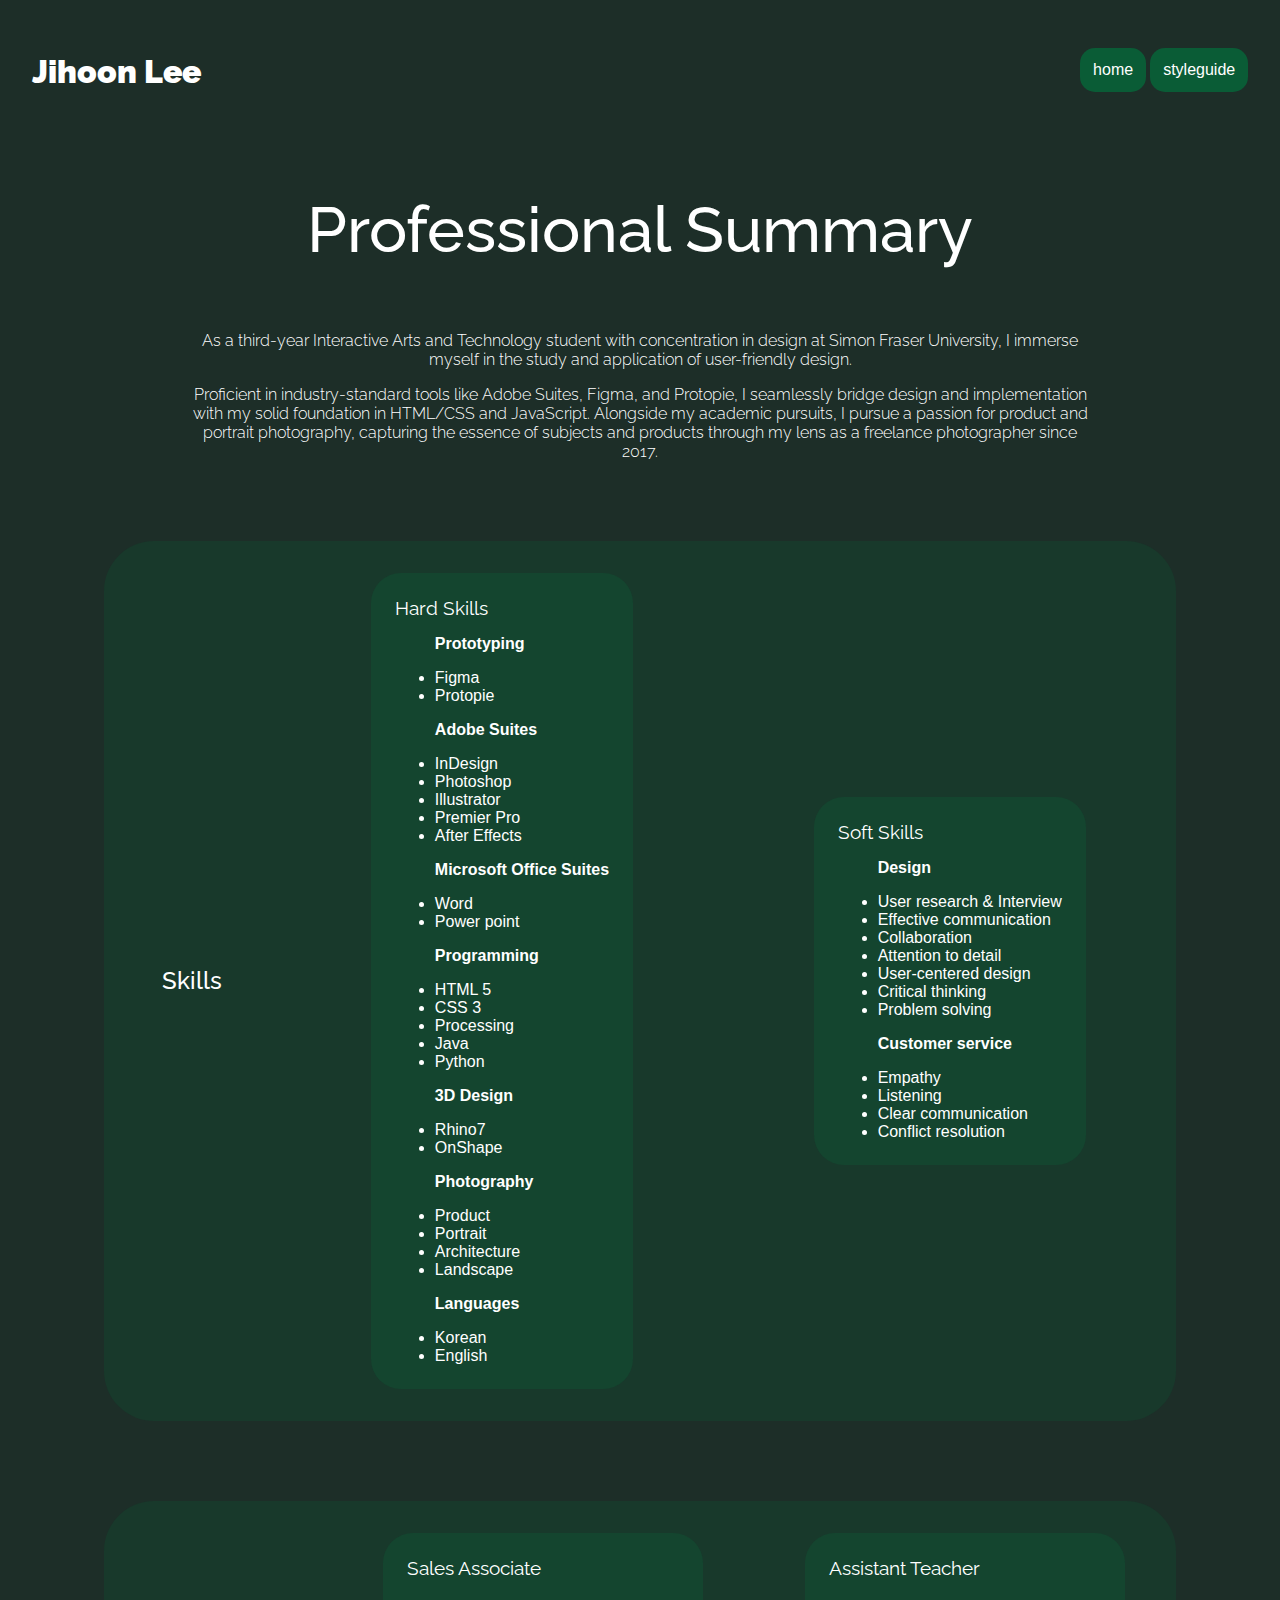
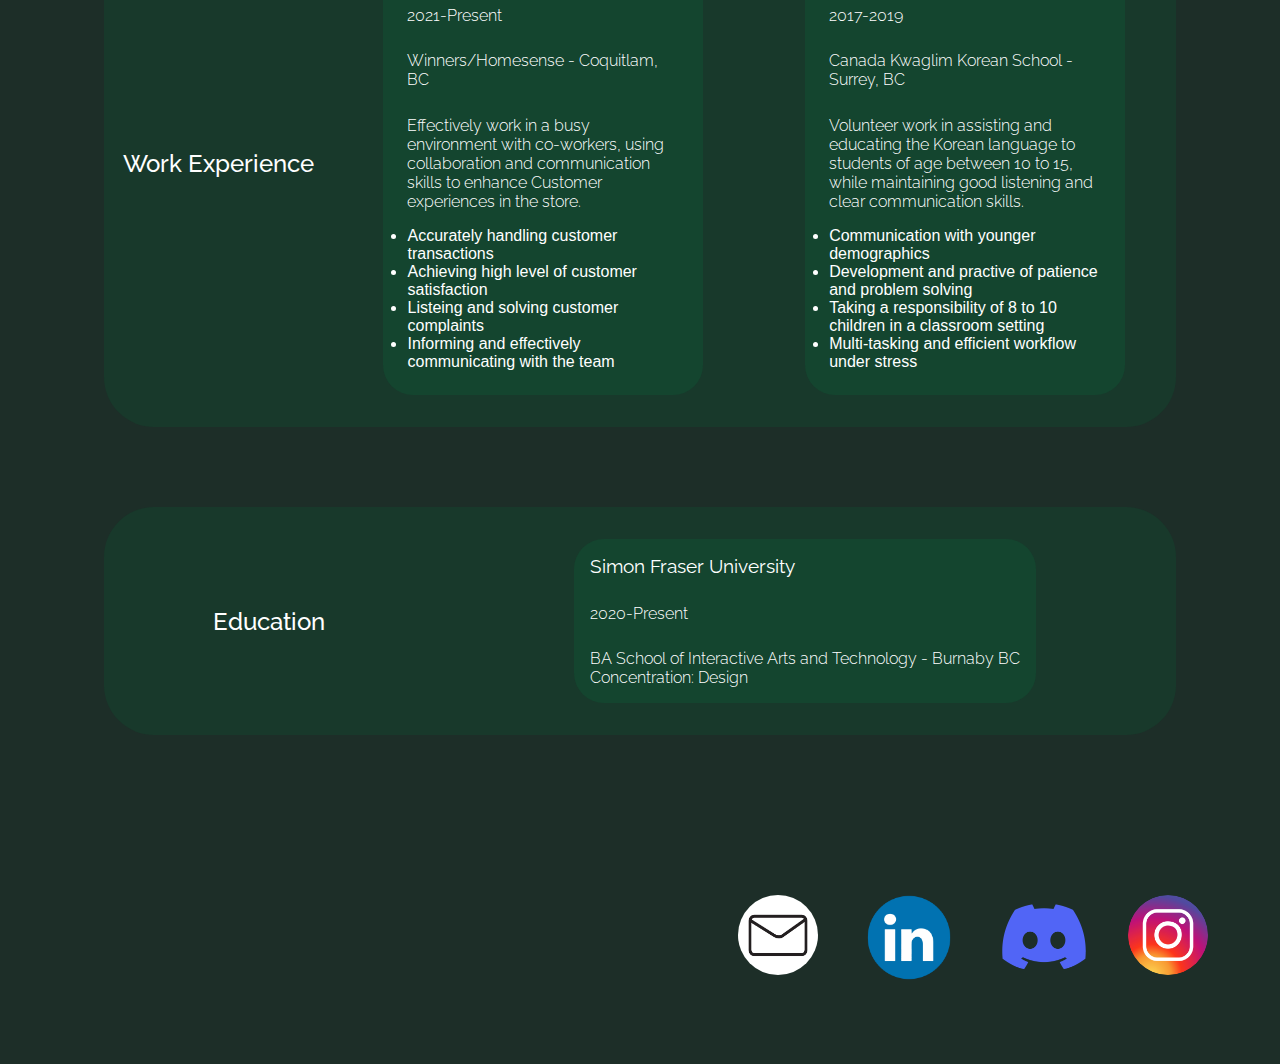
==== about-me.html @ 6ef879f5 "Added contact icons" ====
<!DOCTYPE html>
<html lang = "en">

<head>
    <meta charset="utf-8" />
    <meta name="viewport" content="width=device-width, initial-scale=1.0" />

    <title>Jihoon's Portfolio</title>
    <link href="css/main.css" rel="stylesheet"/>
    <link href="css/normalize.css" rel="stylesheet"/>
    <link rel="preconnect" href="https://fonts.googleapis.com"> 
    <link rel="preconnect" href="https://fonts.gstatic.com" crossorigin> 
    <link href="https://fonts.googleapis.com/css2?family=Orbitron:wght@700&family=Raleway:wght@100;300;400;500;600;700;900&display=swap" rel="stylesheet">
</head>

<body>
    <header>
        <div class="header-content">
        <nav class="website-header">
            <a href="index.html">
            <h1>Jihoon Lee</h1>
            </a>
        </nav>
        <nav class="website-menu">
            <a href="index.html" class="button-nav">home</a>
            <a href="style-guide.html" class="button-nav">styleguide</a>
        </nav>
        </div>  
    </header>

    
    <section id="first"class="element">
        <div class="introduction">
            <h3>Professional Summary</h3>
            <p>As a third-year Interactive Arts and Technology student with concentration
                in design at Simon Fraser University, I immerse myself in the study and application
                of user-friendly design.</p>
            <p class="introduction-para-short">
                Proficient in industry-standard tools like Adobe Suites, Figma, 
                and Protopie, I seamlessly bridge design and implementation with my solid foundation in 
                HTML/CSS and JavaScript. Alongside my academic pursuits, I pursue a passion for product and 
                portrait photography, capturing the essence of subjects and products through my lens as a 
                freelance photographer since 2017.
            </p>
        </div>
            <div class="skills">
                <h3 class="skill-list-title-hide">Skills</h3>
                <h4 class="skill-list-visible">Hard Skills</h4>
                <div class="skills-list">
                    <h4 class="skills-list-hide">Hard Skills</h4>
                    <div class="skill-list-detail">
                    <ul>Prototyping</ul>
                        <li>Figma</li>
                        <li>Protopie</li>
                    </div>
    
                    <div class="skill-list-detail">
                    <ul>Adobe Suites</ul>
                        <li>InDesign</li>
                        <li>Photoshop</li>
                        <li>Illustrator</li>
                        <li>Premier Pro</li>
                        <li>After Effects</li>
                    </div>
    
                    <div class="skill-list-detail">
                    <ul>Microsoft Office Suites</ul>
                        <li>Word</li>
                        <li>Power point</li>
                    </div>
    
                    <div class="skill-list-detail">
                    <ul>Programming</ul>
                        <li>HTML 5</li>
                        <li>CSS 3</li>
                        <li>Processing</li>
                        <li>Java</li>
                        <li>Python</li>
                    </div>
    
                    <div class="skill-list-detail">
                    <ul>3D Design</ul>
                        <li>Rhino7</li>
                        <li>OnShape</li>
                    </div>
    
                    <div class="skill-list-detail">
                    <ul>Photography</ul>
                        <li>Product</li>
                        <li>Portrait</li>
                        <li>Architecture</li>
                        <li>Landscape</li>
                    </div>
                    
                    <div class="skill-list-detail">
                    <ul>Languages</ul>
                        <li>Korean</li>
                        <li>English</li>
                    </div>
    
                </div>
                
                <h3 class="skill-list-title-pop">Skills</h3>
                <h4 class="skill-list-visible">Soft Skills</h4>
                <div class="skills-list">
                    <h4 class="skills-list-hide">Soft Skills</h4>
                    
    
                    <div class="skill-list-detail">
                    <ul>Design</ul>
                        <li>User research & Interview</li>
                        <li>Effective communication</li>
                        <li>Collaboration</li>
                        <li>Attention to detail</li>
                        <li>User-centered design</li>
                        <li>Critical thinking</li>
                        <li>Problem solving</li>
                    </div>
    
                    <div class="skill-list-detail">
                    <ul>Customer service</ul>
                        <li>Empathy</li>
                        <li>Listening</li>
                        <li>Clear communication</li>
                        <li>Conflict resolution</li>
                    </div>
                </div>
            </div>
    
            <div class="work-experience">
                <h3>Work Experience</h3>
    
                <div class="work-experience-list">
                    <h4>Sales Associate</h4>
                    <h5>2021-Present</h5>
                    <h5>Winners/Homesense - Coquitlam, BC</h5>
                    <p>Effectively work in a busy environment with co-workers,
                        using collaboration and communication skills to enhance Customer
                        experiences in the store.
                    </p>
                    <div class="work-experience-list-detail">
                    <li>Accurately handling customer transactions</li>
                    <li>Achieving high level of customer satisfaction</li>
                    <li>Listeing and solving customer complaints</li>
                    <li>Informing and effectively communicating with the team</li>
                    </div>
                </div>
    
                <div class="work-experience-list">
                    <h4>Assistant Teacher</h4>
                    <h5>2017-2019</h5>
                    <h5>Canada Kwaglim Korean School - Surrey, BC</h5>
                    <p>Volunteer work in assisting and educating the Korean language to students
                        of age between 10 to 15, while maintaining good listening and clear communication skills.
                    </p>
                    <div class="work-experience-list-detail">
                    <li>Communication with younger demographics</li>
                    <li>Development and practive of patience and problem solving</li>
                    <li>Taking a responsibility of 8 to 10 children in a classroom setting</li>
                    <li>Multi-tasking and efficient workflow under stress</li>
                </div>
                </div>
            </div>
    
            <div class="education">
                    <h3>Education</h3>
                <div class="education-list">
                    <h4>Simon Fraser University</h4>
                    <h5>2020-Present</h5>
                    <p>BA School of Interactive Arts and Technology - Burnaby BC</p>
                    <p>Concentration: Design</p>
                </div>
            </div>
    
        </section>

        <section class="contact element">
            <div class="contact-me">
                <a href="mailto: jihoon_lee@sfu.ca" id="email">
                    <img src="img/email-icon.jpg" alt="link to Email">
                </a>
                <a target="blank_" href="https://www.linkedin.com/in/jihoonl" id="linkedin">
                    <img src="img/linkedin-icon.png" alt="link to LinkedIn">
                </a>
                <a target="blank_" href="https://discordapp.com/users/698409979882766357" id="discord">
                    <img src="img/discord-icon.png" alt="link to Discord">
                </a>
                <a target="blank_" href="https://www.instagram.com/j.hoonl/" id="instagram">
                    <img src="img/instagram-icon.png" alt="link to Instagram">
                </a>
            </div>
        </section>
</body>
</html>
---- css/main.css ----
header{
    color: white;
}

body{
    background-color: #1D2E28;
    ;
}

a{
    text-decoration: none;
    color: white;
}

.intro{
    color: white;
}

.introduction{
    color: white;
}

div.introduction h3{
    font-size: 4em;
}

.skills{
    color: white;
}

.work-experience{
    color: white;
}

.education{
    color: white;
}

h1{
    font-family: Raleway;
    font-size: 3em;
    font-weight: 900;
}

.leading-content{
    display: flex;
    flex-wrap:wrap;
    justify-content: space-around;
}

.leading h1{
    font-size: 10em;
    color: white;
    margin: 0.5em 0.3em 0em 0.3em;
}

.leading h2{
    font-size: 6em;
    color: white;
    margin: 0.5em;

}

.leading h3{
    font-size: 4em;
    color: white;
    margin: 0em 0.3em 0em 0.3em;
}

.leading p{
    font-size: 2em;
    color: white;
    margin: 0.5em;
    max-width:600px;

}

.leading-photo img{
    margin: 5em 10em;
    width: 700px;
    border-radius: 50%;
}

.leading-about{
    align-self: center;
}

h2{
    font-family: Raleway;
    font-size: 2.5em;
    font-weight: 700;
}

h3{
    font-family: Raleway;
    font-size: 1.5em;
    font-weight: 500;
}

h4{
    font-family: Raleway;
    font-size: 1.2em;
    font-weight: 400;
}

h5{
    font-family: Raleway;
    font-size: 1em;
    font-weight: 300; 
}

p{
    font-family: Raleway;
    font-size: 1em;
    font-weight: 300;
    max-width: 100%;
}

ul{
    font-weight: 700;
}

li{
    font-weight: 300;
}

.button-nav{
    display: inline-block;
    padding: 0.8rem;
    color: white;
    background-color:#0A5C36;
    text-decoration: none;
    transition-property: background-color;
    transition-duration: 0.5s;
    border-radius: 15px;
}

.button-nav:hover,
.button-nav:focus {
    background-color: #14452F;
}

.header-content{
    display:flex;
    flex-wrap:wrap;
    justify-content: space-between;
    margin: 2em;
}

nav.website-header h1{
    text-align: left;
    font-size: 2em;
}

nav.website-header h2{
    text-align: center;
    font-size: 2em;
}

.website-menu{
    margin-top: 1em;
    text-align: center;
}

.element {
    padding-bottom: 2rem;
    padding-left: 1.5rem;
    padding-right: 1.5rem;
    border-top-width: 0.15rem;
  }

#first.element{
    border: none;
}

.introduction{
    text-align: center;
    margin: 5em 10em;
}

.skills{
    display:flex;
    flex-wrap:wrap;
    justify-content: space-around;
    align-items:center;
    border-radius: 50px;
    background: #18392b;
}

.skills-list{
    margin: 2rem;
    padding: 1.5rem;
    border-radius: 30px;
    background: #14452F;
}

.skills-list-detail{
    display:flex;
    flex-direction: column;
    flex-wrap:wrap;
    justify-content: space-around;
    align-items:center;
    margin-left: 15em;
}

div.skills-list li{
    margin-left: 2.5em;
}

div.skills-list h4{
    margin: 0;
}

.work-experience{
    display:flex;
    flex-wrap:wrap;
    justify-content: space-around;
    align-items:center;
    margin: 5em 5em;
    border-radius: 50px;
    background: #18392b;
}

.work-experience-list{
    margin: 2rem;
    padding: 1.5rem;
    max-width: 17em;
    border-radius: 30px;
    background: #14452F;
}

div.work-experience-list h4{
    margin: 0;
}

.education{
    display:flex;
    flex-wrap:wrap;
    justify-content: space-around;
    align-items:center;
    margin: 5em 5em;
    border-radius: 50px;
    background: #18392b;
}

.education-list{
    margin: 2rem;
    padding: 1rem;
    border-radius: 30px;
    background: #14452F;
}

div.education-list h4{
    margin: 0;
}

div.education-list p{
    margin: 0;
}

.element{
    color: white;
}

.projects{
    color: white;
}

div.projects h2{
    margin-left: 2em;
}

.project-container{
    display: flex;
    flex-wrap: wrap;
    align-items:left;
    margin: 5em 5em;
    border-radius: 50px;
    background: #18392b;
    padding:3em;
    padding-top:1em;
    padding-bottom: 1em;
}

.project-content{
    align-self: center;
    margin-left:8em;
}

.project-note{
    max-width: 30em;
}

.button-to-project .button-nav{
    margin: 1em 0em 3em 0em;
    padding: 2em 3em 2em 13.5em;
    width: 15em;
}

.button-to-about .button-nav{
    margin: 1em 0em 3em 1em;
    padding: 2em 3em 2em 16em;
    width: 17em;
}

div.project-DLDK-img img{
    max-width:300px;
    height: auto;
}

iframe{
    width:600px;
    height:338px;
    border:none;
    border-radius: 20px;
    margin-top: 2.5em;
}

.contact-me{
    margin:3em;
    display: flex;
    flex-wrap: wrap;
    justify-content: flex-end;
}

.contact-me img{
    width:80px;
    height: auto;
    border-radius: 50%;
}

#linkedin img{
    width:150px;
    margin-left:1em;
}

#discord img{
    width: 120px;
    margin-top: 0.5em;
    margin-right: 1.5em;
}

#instgram img{
}


@media (max-width:1920px){

    .skills{
        margin:5em 5em;
    }

    .skill-list-visible{
        display:none;
    }

    .skill-list-title-visible{
        display:none;
    }

    .skill-list-title-pop{
        display:none;
    }
}

@media (max-width:1184px){
    .work-experience-list{
        max-width: 50em;
    }

    div.work-experience-list p{
        max-width:80%;
    }

    
    .skill-list-visible{
        display:inline;
    }

     .skills-list-hide{
        display:none;
    }

    .skills-list{
        width:60em;
    }

    .education-list{
        width: 50em;
    }

    .skill-list-title-visible{
        display:inline;
    }

    .skill-list-title-pop{
        display:inline;
    }

    div.skills-list h4{
        height:50px;
    }
    .skills-list {
        display: flex;
        flex-wrap: wrap;
      }
      
      .skill-list-detail {
        flex-basis: 50%;
        box-sizing: border-box;
        margin-top: 20px; /* Add some spacing between items */
      }
      
      h5 {
        margin-top: 0;
      }
      
      ul {
        list-style-type: none;
        padding: 0;
      }

      div.skill-list-detail li{
        margin-left:0;
      }
}

@media (max-width:785px){
    .skills{
        margin:1em 1em;
    }
    
    .work-experience{
        margin:1em 1em;
    }

    .education{
        margin:1em 1em;
    }

    .introduction{
        margin:3em 3em;
    }
}

@media (max-width:585px){
    .introduction-para-short{
        display: none;
    }

    .work-experience-list-detail{
        display: none;
    }
}

@media (max-width:490px){

    nav.website-header h1{
        font-size: 2em;
    }

    nav.website-header h2{
        font-size: 1.5em;
    }

    h1{
        font-size: 2em;
    }

    h2{
        font-size: 1.5em;
    }

    h3{
        font-size: 1.2em;
    }

    h4{
        font-size: 1em;
    }

    h5{
        font-size: 0.8em;
    }

    p{
        font-size: 0.8em;
    }

    ul{
        font-size: 0.8em;
    }

    li{
        font-size: 0.8em;
    }
}

@media (max-width:410px) {

    nav.website-header h1{
        font-size: 1.7em;
    }

    nav.website-header h2{
        font-size: 1.3em;
    }

    h1{
        font-size: 1.7em;
    }

    h2{
        font-size: 1.3em;
    }

    h3{
        font-size: 1em;
    }

    h4{
        font-size: 0.8em;
    }

    h5{
        font-size: 0.7em;
    }

    p{
        font-weight: 300;
        font-size: 0.7em;
    }

    ul{
        font-size: 0.7em;
    }

    li{
        font-size: 0.7em;
    }

    .skills-list{
        margin: 0em 0em 1em;
        padding: 0em 1em 2em;
    }

    .work-experience-list{
        margin: 0em 0em 1em;
        padding: 1em 1em 1em;
    }

    div.work-experience-list p{
        margin:0;
        max-width: 100%;
    }

    .education-list{
        margin: 0em 0em 1em;
        padding: 1em 1em 1em;
    }

    div.education-list p{
        margin:0;
        max-width: 100%;
    }

    .introduction{
        margin:0;
        padding:1em;
    }

    .element{
        padding:0;
    }

    .intro{
        padding: 1em;
    }
}
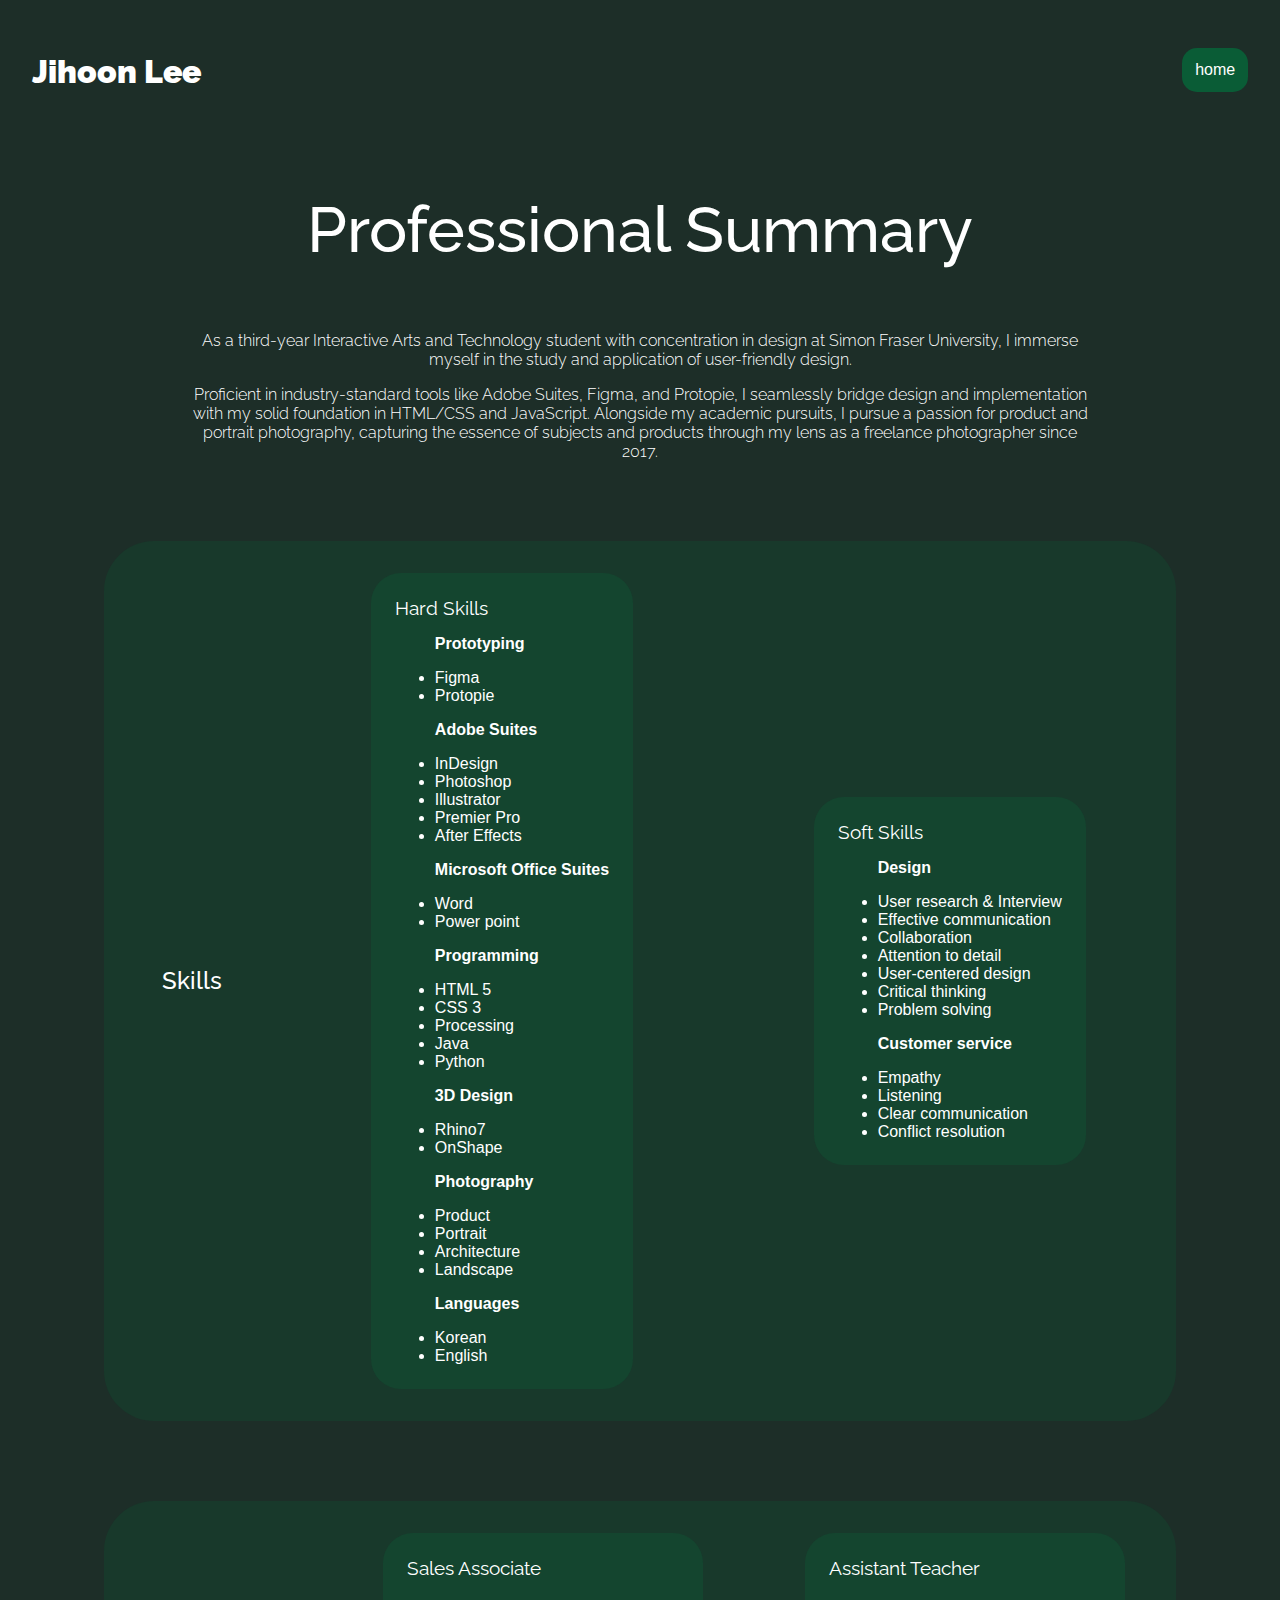
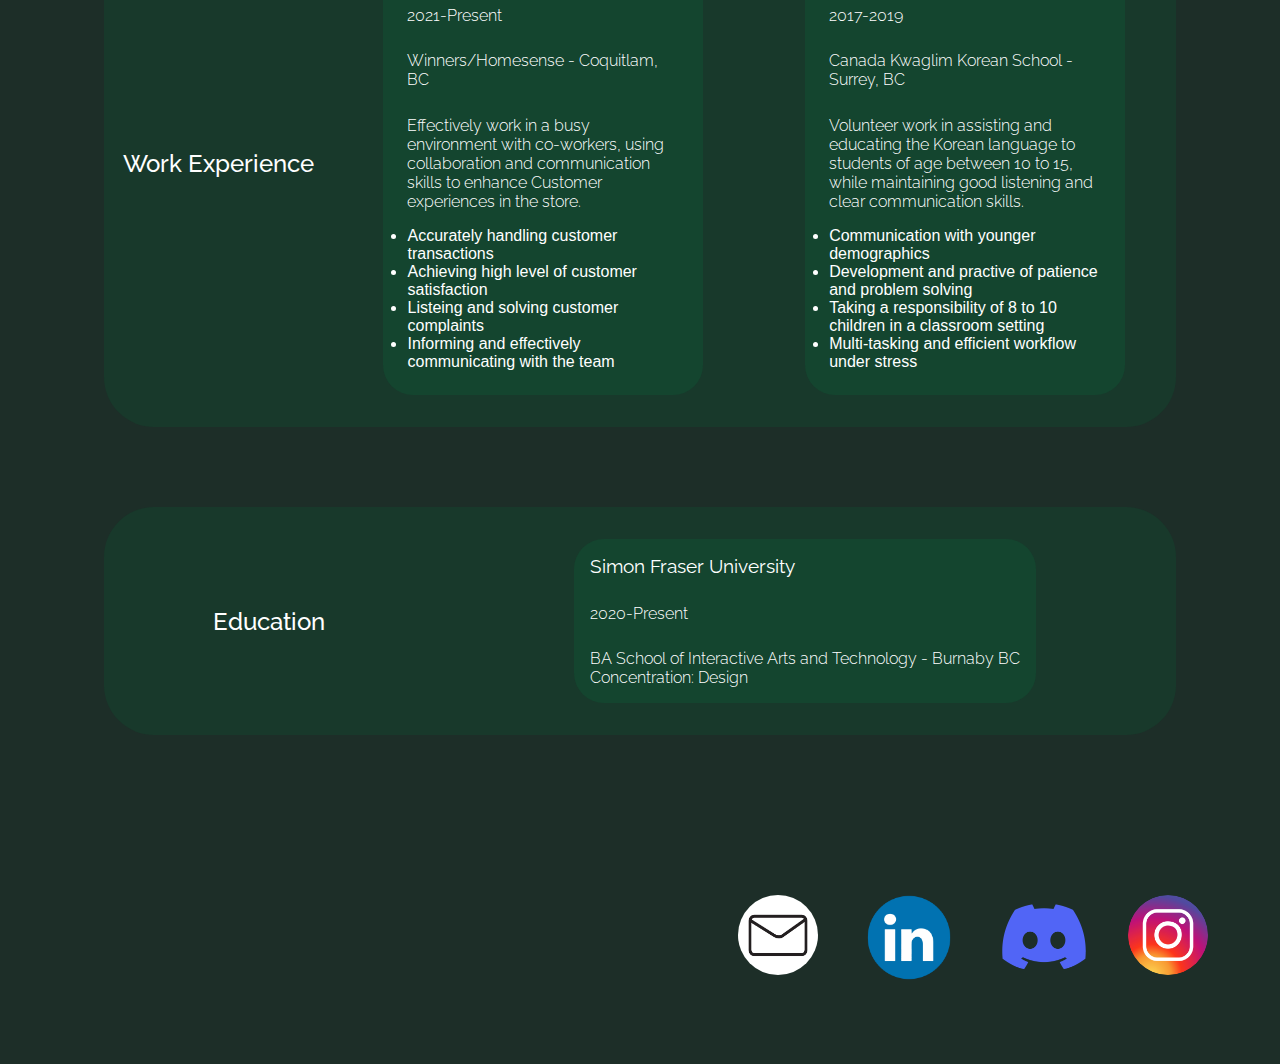
==== commit d3b0b7e6: "Adjusted for Mobile (iPhone 12 pro)" ====
--- a/about-me.html
+++ b/about-me.html
@@ -23,7 +23,6 @@
         </nav>
         <nav class="website-menu">
             <a href="index.html" class="button-nav">home</a>
-            <a href="style-guide.html" class="button-nav">styleguide</a>
         </nav>
         </div>  
     </header>
--- a/css/main.css
+++ b/css/main.css
@@ -46,6 +46,7 @@
     display: flex;
     flex-wrap:wrap;
     justify-content: space-around;
+    margin: 1em;
 }
 
 .leading h1{
@@ -287,7 +288,7 @@
     margin-left:8em;
 }
 
-.project-note{
+.project-note {
     max-width: 30em;
 }
 
@@ -303,7 +304,12 @@
     width: 17em;
 }
 
-div.project-DLDK-img img{
+.project-images{
+    display: flex;
+    flex-wrap: wrap;
+}
+
+div.project-img img{
     max-width:300px;
     height: auto;
 }
@@ -360,6 +366,103 @@
 
     .skill-list-title-pop{
         display:none;
+    }
+}
+
+@media (max-width:1535px){
+    .project-content{
+        margin-left: 3em;
+    }
+}
+
+@media (max-width:1455px){
+    .project-img img{
+        width: 250px;
+        height:auto;
+    }
+
+    .project-img iframe{
+        width: 500px;
+        height: 280px;
+        margin-top: 4.5em;
+    }
+}
+
+@media (max-width: 1355px){
+    .leading h1{
+        font-size: 8em;
+        color: white;
+        margin: 0.5em 0.3em 0em 0.3em;
+    }
+    
+    .leading h2{
+        font-size: 4em;
+        color: white;
+        margin: 0.5em;
+    
+    }
+    
+    .leading h3{
+        font-size: 3em;
+        color: white;
+        margin: 0em 0.3em 0em 0.3em;
+    }
+    
+    .leading p{
+        font-size: 2em;
+        color: white;
+        margin: 0.5em;
+        max-width:600px;
+    
+    }
+    
+    .leading-photo img{
+        margin: 5em 10em;
+        width: 600px;
+        border-radius: 50%;
+    }
+    
+    .project-content h2{
+        font-size: 1.5em;
+    }
+
+    .project-content h3{
+        font-size: 1em;
+    }
+
+    .project-note p{
+        font-size: 0.8em;
+        max-width: 30em;
+
+    }
+
+    .button-to-project .button-nav{
+        padding: 1em 2em 1em 10em;
+        width: 12em;
+    }
+
+    .project-img iframe{
+        margin-top: 0.8em;
+    }
+}
+
+@media (max-width:1235px){
+    #second.project-img{
+        display:none;
+    }
+
+    .project-img iframe{
+        margin-top: 2em;
+        width: 700px;
+        height: 394px;
+    }
+
+    .project-content{
+        margin:0;
+    }
+
+    .project-note p{
+        width:70em;
     }
 }
 
@@ -425,6 +528,125 @@
       }
 }
 
+@media (max-width:995px){
+    .leading h1{
+        font-size: 5em;
+        color: white;
+        margin: 0.5em 0.3em 0em 0.3em;
+    }
+    
+    .leading h2{
+        font-size: 2.5em;
+        color: white;
+        margin: 0.5em;
+    
+    }
+    
+    .leading h3{
+        font-size: 2em;
+        color: white;
+        margin: 0em 0.3em 0em 0.3em;
+    }
+    
+    .leading p{
+        font-size: 1.5em;
+        color: white;
+        margin: 0.5em;
+        max-width:600px;
+    
+    }
+    
+    .leading-photo img{
+        margin: 5em 10em;
+        width: 500px;
+        border-radius: 50%;
+    }
+    
+    .project-content h2{
+        font-size: 1em;
+    }
+
+    .project-content h3{
+        font-size: 0.8em;
+    }
+
+    .project-note p{
+        font-size: 0.7em;
+        max-width: 25em;
+
+    }
+
+    .button-to-project .button-nav{
+        padding: 1em 2em 1em 6em;
+        width: 8em;
+    }
+
+    .project-img iframe{
+        margin-top: 2em;
+        width: 530px;
+        height: 298px;
+    }
+}
+
+@media (max-width:833px){
+    .project-img iframe{
+        margin-top: 2em;
+        width: 280px;
+        height: 158px;
+    }
+
+    .leading h1{
+        font-size: 4em;
+        color: white;
+        margin: 0.5em 0.3em 0em 0.3em;
+    }
+    
+    .leading h2{
+        font-size: 2em;
+        color: white;
+        margin: 0.5em;
+    
+    }
+    
+    .leading h3{
+        font-size: 1.5em;
+        color: white;
+        margin: 0em 0.3em 0em 0.3em;
+    }
+    
+    .leading p{
+        font-size: 1em;
+        color: white;
+        margin: 0.5em;
+        max-width:600px;
+    
+    }
+
+    .leading-photo img{
+        margin: 5em 8em;
+        width: 400px;
+        border-radius: 50%;
+    }
+
+    .button-to-about .button-nav{
+        margin: 1em 0em 3em 1em;
+        padding: 2em 3em 2em 13em;
+        width: 14em;
+    }
+
+    .contact-me img{
+        width:4em;
+    }
+
+    #linkedin img{
+        width:7.5em;
+    }
+
+    #discord img{
+        width:6em;
+    }
+}
+
 @media (max-width:785px){
     .skills{
         margin:1em 1em;
@@ -443,6 +665,14 @@
     }
 }
 
+@media (max-width:660px){
+    .leading-photo img{
+        margin: 3em 4em;
+        width: 400px;
+        border-radius: 50%;
+    }
+}
+
 @media (max-width:585px){
     .introduction-para-short{
         display: none;
@@ -453,6 +683,14 @@
     }
 }
 
+@media (max-width:527px){
+    .leading-photo img{
+        margin: 1em 2em;
+        width: 400px;
+        border-radius: 50%;
+    }
+}
+
 @media (max-width:490px){
 
     nav.website-header h1{
@@ -496,7 +734,7 @@
     }
 }
 
-@media (max-width:410px) {
+@media (max-width:415px) {
 
     nav.website-header h1{
         font-size: 1.7em;
@@ -569,6 +807,15 @@
         padding:1em;
     }
 
+    div.introduction h3{
+        font-size: 2em;
+        margin-top: 0;
+    }
+
+    .header-content{
+        margin-bottom: 0;
+    }
+
     .element{
         padding:0;
     }
@@ -576,4 +823,80 @@
     .intro{
         padding: 1em;
     }
-}+    .leading-photo img{
+        margin: 1em 1em;
+        width: 300px;
+        border-radius: 50%;
+    }
+
+    .project-img iframe{
+        margin-top: 2em;
+        width: 280px;
+        height: 158px;
+    }
+
+    .leading h1{
+        font-size: 2em;
+        color: white;
+        margin: 0.5em 0.3em 0em 0.3em;
+    }
+    
+    .leading h2{
+        font-size: 1.2em;
+        color: white;
+        margin: 0.5em;
+    
+    }
+    
+    .leading h3{
+        font-size: 1em;
+        color: white;
+        margin: 0em 0.3em 0em 0.3em;
+    }
+    
+    .leading p{
+        font-size: 0.8em;
+        color: white;
+        margin: 0.5em;
+        max-width:600px;
+    
+    }
+
+    .button-to-about .button-nav{
+        margin: 1em 0em 3em 1em;
+        padding: 2em 3em 2em 8em;
+        width: 9.5em;
+    }
+
+    .project-container{
+        margin:1em;
+    }
+
+    .project-img img {
+        width:200px;
+        height: auto;
+        padding-left: 2em;
+    }
+
+    .project-img iframe{
+        width: 265px;
+        height: 149.7px;
+    }
+
+    .contact-me{
+        margin:1em;
+        justify-content: center;
+    }
+
+    .contact-me img{
+        width:3em;
+    }
+
+    #linkedin img{
+        width:5.8em;
+    }
+
+    #discord img{
+        width:4.3em;
+    }
+}
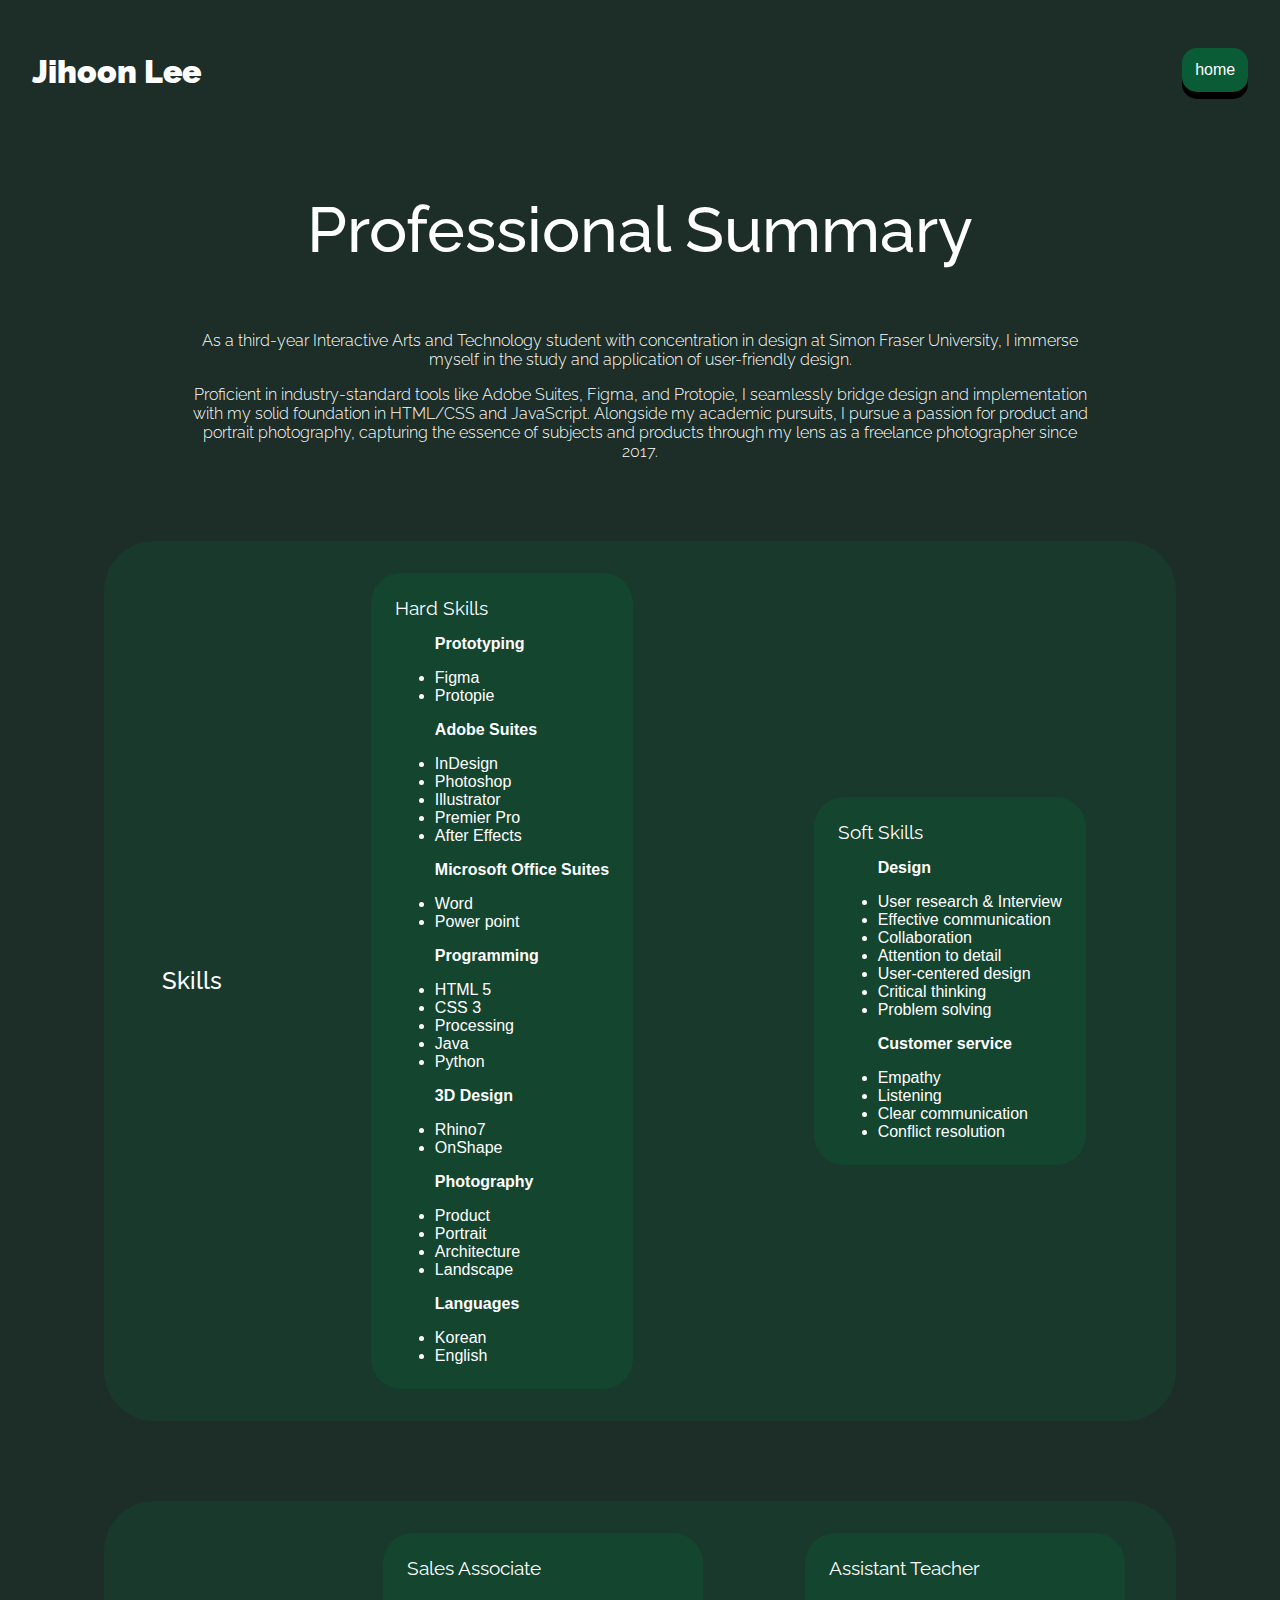
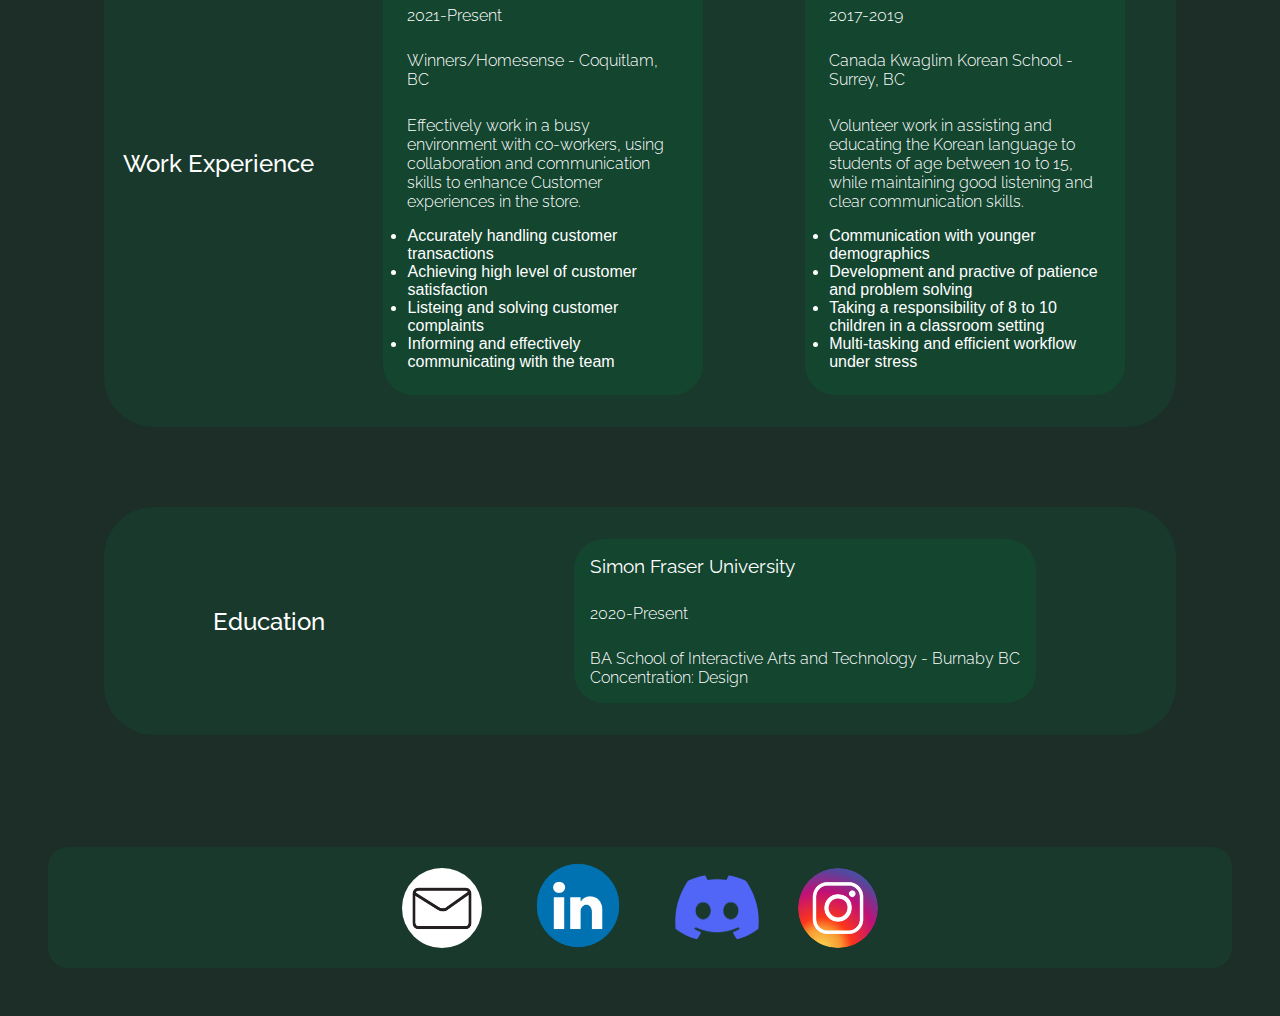
==== commit b32f7142: "Added title animations" ====
--- a/about-me.html
+++ b/about-me.html
@@ -8,6 +8,7 @@
     <title>Jihoon's Portfolio</title>
     <link href="css/main.css" rel="stylesheet"/>
     <link href="css/normalize.css" rel="stylesheet"/>
+    <script src="javascript/script.js"></script>
     <link rel="preconnect" href="https://fonts.googleapis.com"> 
     <link rel="preconnect" href="https://fonts.gstatic.com" crossorigin> 
     <link href="https://fonts.googleapis.com/css2?family=Orbitron:wght@700&family=Raleway:wght@100;300;400;500;600;700;900&display=swap" rel="stylesheet">
@@ -173,7 +174,7 @@
     
         </section>
 
-        <section class="contact element">
+        <section class="contact-footer element">
             <div class="contact-me">
                 <a href="mailto: jihoon_lee@sfu.ca" id="email">
                     <img src="img/email-icon.jpg" alt="link to Email">
--- a/css/main.css
+++ b/css/main.css
@@ -134,7 +134,14 @@
     transition-property: background-color;
     transition-duration: 0.5s;
     border-radius: 15px;
-}
+    box-shadow: 0px 7px black;
+}
+
+.button-nav:active {
+    background-color: #084029;
+    box-shadow: 0px 0px black;
+    transform: translate(0px, 7px);
+  }
 
 .button-nav:hover,
 .button-nav:focus {
@@ -274,6 +281,7 @@
 .project-container{
     display: flex;
     flex-wrap: wrap;
+    justify-content:center;
     align-items:left;
     margin: 5em 5em;
     border-radius: 50px;
@@ -293,15 +301,17 @@
 }
 
 .button-to-project .button-nav{
-    margin: 1em 0em 3em 0em;
+    margin: 1em 0em;
     padding: 2em 3em 2em 13.5em;
     width: 15em;
+    justify-content:center;
 }
 
 .button-to-about .button-nav{
-    margin: 1em 0em 3em 1em;
-    padding: 2em 3em 2em 16em;
+    margin: 1em 1em 3em 1em;
+    padding: 2em 2em 2em 16em;
     width: 17em;
+    justify-content: center;
 }
 
 .project-images{
@@ -322,12 +332,16 @@
     margin-top: 2.5em;
 }
 
-.contact-me{
-    margin:3em;
+.contact-footer{
+    margin:0em 3em 3em 3em;
+    padding: 1em;
     display: flex;
     flex-wrap: wrap;
-    justify-content: flex-end;
-}
+    justify-content: center;
+    background: #18392b;
+    border-radius: 20px;
+}
+
 
 .contact-me img{
     width:80px;
@@ -342,14 +356,43 @@
 
 #discord img{
     width: 120px;
-    margin-top: 0.5em;
-    margin-right: 1.5em;
+    margin-bottom: 0.4em;
+    margin-right: 1em;
 }
 
 #instgram img{
-}
-
-
+    margin-right: 1em;
+}
+
+/* Add this CSS to your existing styles */
+
+/* Style for the jumping animation */
+@keyframes jumpAnimation {
+    0% {
+      transform: translateY(0);
+    }
+    50% {
+      transform: translateY(-10px);
+    }
+    100% {
+      transform: translateY(0);
+    }
+  }
+  
+  /* Apply the jump animation to each character in the titles */
+  .leading h1 span,
+  .leading h2 span {
+    display: inline-block;
+    cursor: pointer; /* Set the cursor to hand when hovering */
+  }
+  
+  /* Add animation iteration count and fill mode */
+  .leading h1 span,
+  .leading h2 span {
+    animation: jumpAnimation 2s infinite;
+  }
+  
+  
 @media (max-width:1920px){
 
     .skills{
@@ -463,6 +506,12 @@
 
     .project-note p{
         width:70em;
+    }
+
+    div.project-img img{
+        max-width:300px;
+        height: auto;
+        margin-right:7em;
     }
 }
 
@@ -577,7 +626,7 @@
     }
 
     .button-to-project .button-nav{
-        padding: 1em 2em 1em 6em;
+        padding: 1em 4em 1em 7em;
         width: 8em;
     }
 
@@ -585,6 +634,12 @@
         margin-top: 2em;
         width: 530px;
         height: 298px;
+    }
+
+    div.project-img img{
+        max-width:300px;
+        height: auto;
+        margin-right:3em;
     }
 }
 
@@ -629,7 +684,7 @@
     }
 
     .button-to-about .button-nav{
-        margin: 1em 0em 3em 1em;
+        margin: 1em 3em;
         padding: 2em 3em 2em 13em;
         width: 14em;
     }
@@ -681,6 +736,17 @@
     .work-experience-list-detail{
         display: none;
     }
+
+    div.project-img img{
+        max-width:300px;
+        height: auto;
+        margin-right:1em;
+    }
+
+    .project-container{
+        margin: 2em;
+        padding:0em;
+    }
 }
 
 @media (max-width:527px){
@@ -689,6 +755,17 @@
         width: 400px;
         border-radius: 50%;
     }
+
+    .project-container{
+        margin: 1em;
+        padding:0em;
+    }
+
+    .button-to-about .button-nav{
+        margin: 1em 3em;
+        padding: 2em 3em 2em 11em;
+        width: 13em;
+    }
 }
 
 @media (max-width:490px){
@@ -829,48 +906,45 @@
         border-radius: 50%;
     }
 
-    .project-img iframe{
-        margin-top: 2em;
-        width: 280px;
-        height: 158px;
-    }
-
     .leading h1{
-        font-size: 2em;
-        color: white;
-        margin: 0.5em 0.3em 0em 0.3em;
+        font-size: 1.8em;
+        color: white;
+        margin: 1em 1em 0em;
     }
     
     .leading h2{
-        font-size: 1.2em;
-        color: white;
-        margin: 0.5em;
+        font-size: 1em;
+        color: white;
+        margin: 0.5em 2em;
     
     }
     
     .leading h3{
         font-size: 1em;
         color: white;
-        margin: 0em 0.3em 0em 0.3em;
+        margin: 0em 1.5em;
     }
     
     .leading p{
         font-size: 0.8em;
         color: white;
-        margin: 0.5em;
+        margin: 1em 2em;
         max-width:600px;
     
     }
 
     .button-to-about .button-nav{
-        margin: 1em 0em 3em 1em;
-        padding: 2em 3em 2em 8em;
-        width: 9.5em;
+        margin: 1em;
+        padding: 2em 3em 2em 9em;
+        width: 10em;
     }
 
     .project-container{
-        margin:1em;
-    }
+        margin: 1em;
+        padding:0em;
+        padding-bottom: 1em;
+    }
+    
 
     .project-img img {
         width:200px;
@@ -878,9 +952,19 @@
         padding-left: 2em;
     }
 
+    div.project-img img{
+        max-width:300px;
+        height: auto;
+        margin-right:2em;
+    }
+
+    .project-note p{
+        max-width:23.8em;
+    }
+
     .project-img iframe{
-        width: 265px;
-        height: 149.7px;
+        width: 350px;
+        height: 196.5px;
     }
 
     .contact-me{
@@ -899,4 +983,13 @@
     #discord img{
         width:4.3em;
     }
-}
+
+    .contact-footer{
+        margin:0em 1em 1em 1em;
+        display: flex;
+        flex-wrap: wrap;
+        justify-content: center;
+        background: #18392b;
+        border-radius: 20px;
+    }
+}
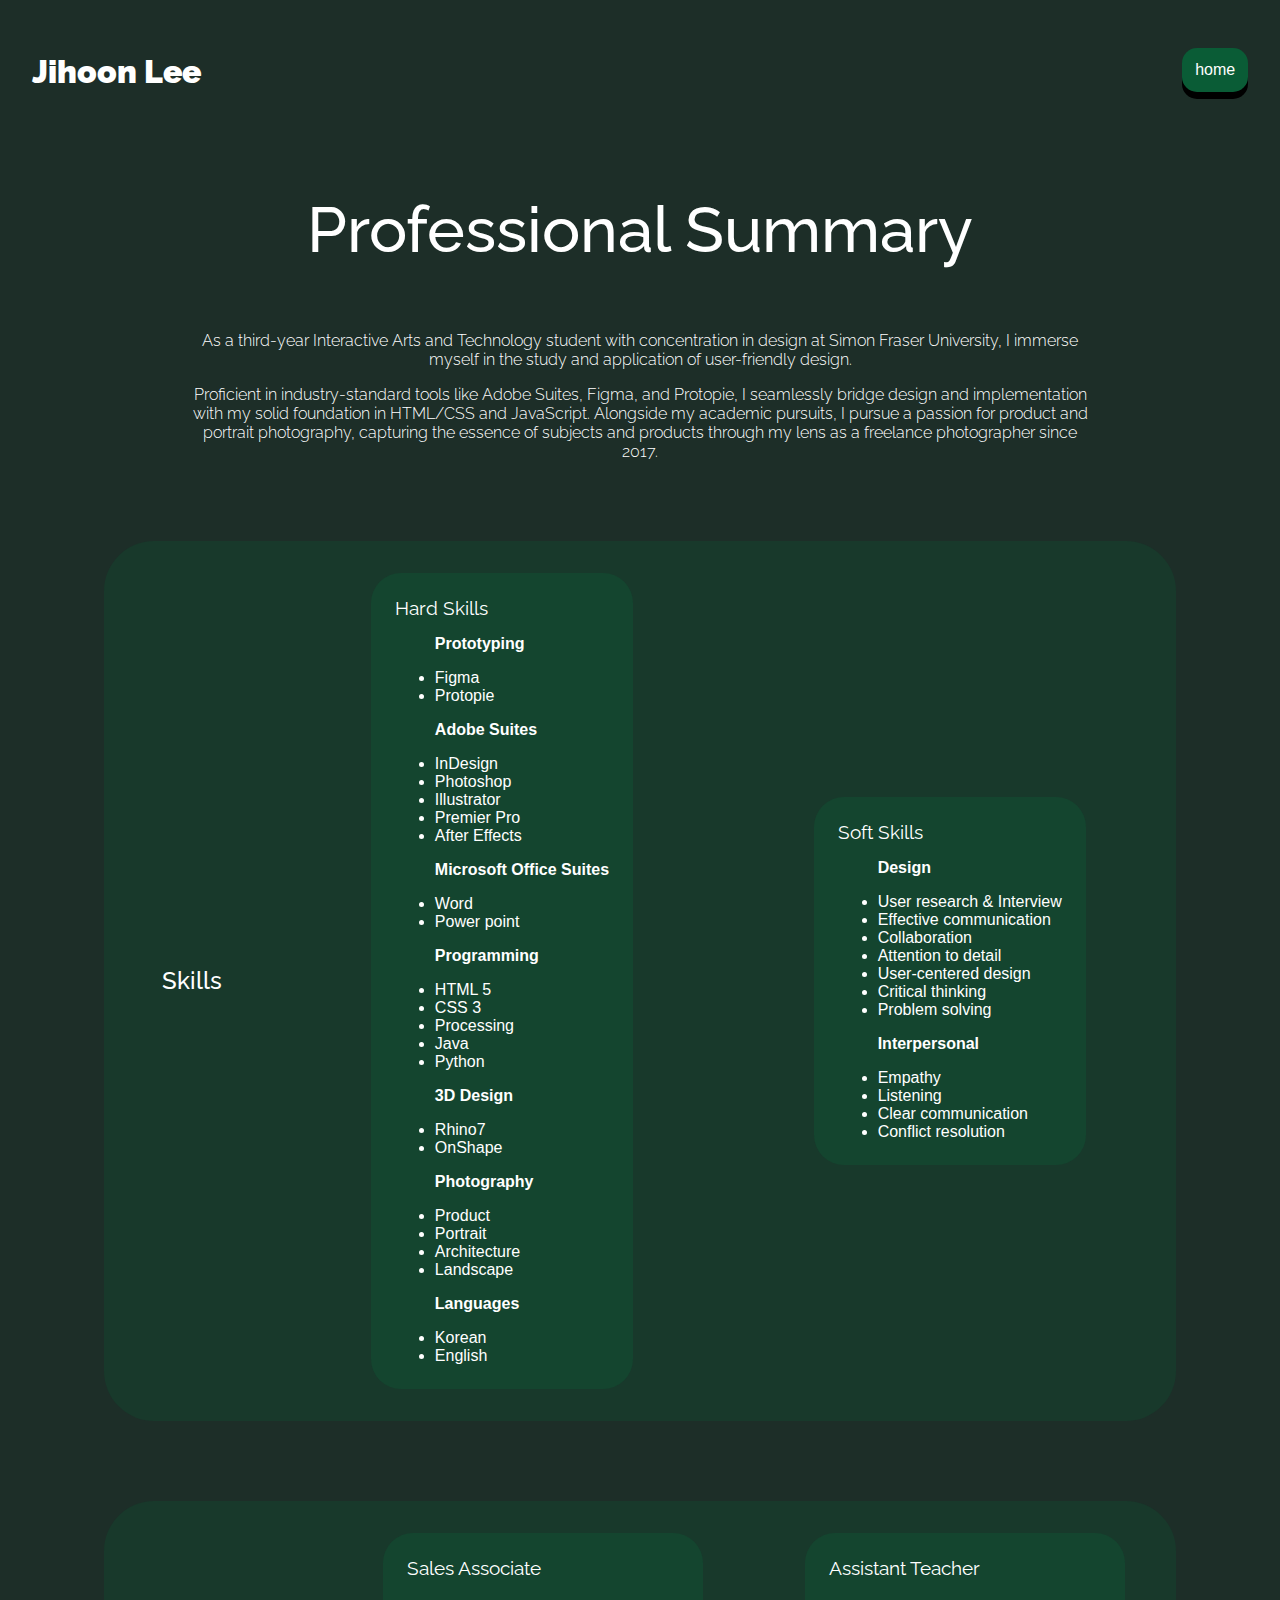
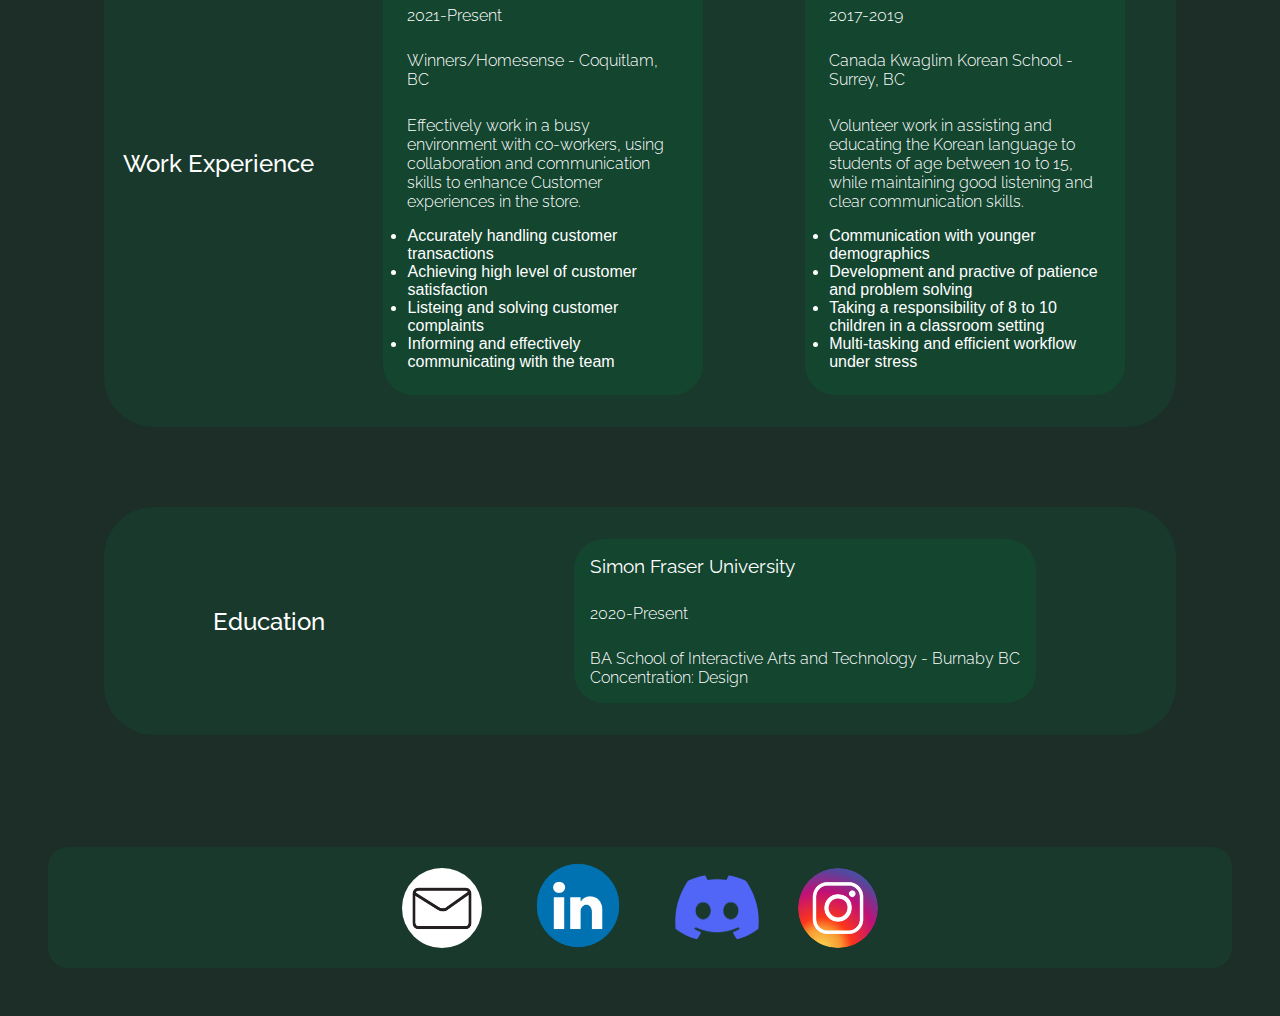
==== commit 122c6f8a: "Created project DLDK page" ====
--- a/about-me.html
+++ b/about-me.html
@@ -118,7 +118,7 @@
                     </div>
     
                     <div class="skill-list-detail">
-                    <ul>Customer service</ul>
+                    <ul>Interpersonal</ul>
                         <li>Empathy</li>
                         <li>Listening</li>
                         <li>Clear communication</li>
--- a/css/main.css
+++ b/css/main.css
@@ -363,6 +363,222 @@
 #instgram img{
     margin-right: 1em;
 }
+
+.leading-project{
+    color: white;
+    display: flex;
+    flex-wrap: wrap;
+    justify-content: space-evenly;
+    margin: 3em 3em 10em 3em;
+}
+
+.leading-project-title{
+    align-self: center;
+}
+
+.leading-project-img img{
+    width: 500px;
+    height: auto;
+}
+
+.project-body{
+    color: white;
+    margin: 15em 15em 5em 15em;
+}
+
+.project-body p{
+    max-width:50em;
+}
+
+.project-body-introduction-top{
+    display: flex;
+    flex-wrap: wrap;
+    justify-content: space-between;
+}
+
+.project-body-introduction-top-leading{
+    align-self: center;
+}
+
+.project-body img{
+    width: 300px;
+    height: auto;
+}
+
+.project-body-introduction-top-leading-img img{
+    width:400px;
+}
+
+.project-body-introduction-research{
+    display: flex;
+    justify-content: flex-start;
+    margin:2em 0em;
+}
+
+.project-body-introduction-process-two{
+    display: flex;
+    justify-content: space-evenly;
+    margin:1em;
+}
+
+.project-body-introduction-process-two p{
+    align-self: center;
+}
+
+.project-body-introduction-process-two img{
+    width: 400px;
+}
+
+.project-body-introduction-process-three{
+    display: flex;
+    justify-content: space-evenly;
+    margin:1em;
+}
+
+.project-body-introduction-process-three p{
+    align-self: center;
+}
+
+.project-body-introduction-process-three img{
+    width: 400px;
+}
+
+.project-body-introduction-process-four{
+    display: flex;
+    flex-wrap: wrap;
+    justify-content: center;
+    margin:1em;
+}
+
+.project-body-introduction-process-four p{
+    align-self: center;
+    justify-content: center;
+}
+
+.project-body-introduction-process-four img{
+    width: 400px;
+    height: auto;
+}
+
+.project-body-introduction-redesign-one p{
+    max-width: 70em;
+}
+.project-body-introduction-redesign-two {
+    display: flex;
+    flex-wrap: wrap;
+    justify-content: center;
+}
+.project-body-introduction-redesign-two img{
+    width: 500px;
+    height: auto;
+}
+
+.project-body-introduction-redesign-three{
+    display: flex;
+    justify-content: center;
+}
+
+.project-body-introduction-redesign-four{
+    display: flex;
+    justify-content: space-evenly;
+    margin:1em;
+}
+.project-body-introduction-redesign-four p{
+    align-self: center;
+}
+.project-body-introduction-redesign-four img{
+    width: 400px;
+    height: auto;
+}
+
+.project-body-introduction-redesign-five{
+    display: flex;
+    justify-content: space-evenly;
+    margin:1em;
+}
+.project-body-introduction-redesign-five p{
+    align-self: center;
+}
+.project-body-introduction-redesign-five img{
+    width: 400px;
+    height: auto;
+}
+
+.project-body-introduction-redesign-six{
+    display: flex;
+    justify-content: space-evenly;
+    margin:1em;
+}
+.project-body-introduction-redesign-six p{
+    align-self: center;
+}
+.project-body-introduction-redesign-six img{
+    width: 400px;
+    height: auto;
+}
+
+.project-body-introduction-redesign-seven{
+    display: flex;
+    justify-content: space-evenly;
+    margin:1em;
+}
+
+.project-body-introduction-redesign-seven img{
+    width: 400px;
+    height: auto;
+}
+
+.project-body-introduction-redesign-eight{
+    display: flex;
+    justify-content: center;
+}
+.project-body-introduction-redesign-eight p{
+    max-width: 70em;
+}
+
+.project-body-introduction-watch{
+    margin-top: 5em;
+}
+
+.project-body-introduction-watch-one{
+    display: flex;
+    flex-wrap: wrap;
+    justify-content: space-between;
+    height:auto;
+    margin-bottom: 5em;
+}
+.project-body-introduction-watch-one img{
+    width:1000px;
+}
+.project-body-introduction-watch-one p{
+    max-width: 20em;
+    align-self: center;
+}
+
+.project-body-introduction-watch-two{
+    display: flex;
+    flex-wrap: wrap;
+    justify-content: space-between;
+}
+.project-body-introduction-watch-two img{
+    width: 450px;
+    height: auto;
+    margin-bottom: 2em;
+}
+
+.project-body-introduction-challenges{
+    margin:5em 0em;
+}
+
+.project-body-introduction-reflection{
+    margin:5em 0em;
+}
+
+.project-body-introduction-conclusion{
+    margin:5em 0em 0em 0em;
+}
+
+
 
 /* Add this CSS to your existing styles */
 
@@ -416,30 +632,23 @@
     .project-content{
         margin-left: 3em;
     }
+
+    .project-img iframe{
+        margin-top: 1.5em;
+    }
+
+
 }
 
 @media (max-width:1455px){
-    .project-img img{
-        width: 250px;
-        height:auto;
-    }
-
-    .project-img iframe{
-        width: 500px;
-        height: 280px;
-        margin-top: 4.5em;
-    }
-}
-
-@media (max-width: 1355px){
     .leading h1{
-        font-size: 8em;
+        font-size: 9em;
         color: white;
         margin: 0.5em 0.3em 0em 0.3em;
     }
     
     .leading h2{
-        font-size: 4em;
+        font-size: 4.5em;
         color: white;
         margin: 0.5em;
     
@@ -469,6 +678,10 @@
         font-size: 1.5em;
     }
 
+    .project-container{
+        padding: 1em;
+    }
+
     .project-content h3{
         font-size: 1em;
     }
@@ -483,7 +696,19 @@
         padding: 1em 2em 1em 10em;
         width: 12em;
     }
-
+    .project-img img{
+        width: 250px;
+        height:auto;
+    }
+
+    .project-img iframe{
+        width: 560px;
+        height: 315px;
+        margin-top: 0.5em;
+    }
+}
+
+@media (max-width: 1355px){
     .project-img iframe{
         margin-top: 0.8em;
     }
@@ -902,7 +1127,7 @@
     }
     .leading-photo img{
         margin: 1em 1em;
-        width: 300px;
+        width: 250px;
         border-radius: 50%;
     }
 
@@ -935,14 +1160,15 @@
 
     .button-to-about .button-nav{
         margin: 1em;
-        padding: 2em 3em 2em 9em;
-        width: 10em;
+        padding: 2em 3em 2em 8em;
+        width: 9em;
     }
 
     .project-container{
         margin: 1em;
         padding:0em;
         padding-bottom: 1em;
+        
     }
     
 
@@ -963,8 +1189,8 @@
     }
 
     .project-img iframe{
-        width: 350px;
-        height: 196.5px;
+        width: 300px;
+        height: 169px;
     }
 
     .contact-me{
@@ -992,4 +1218,11 @@
         background: #18392b;
         border-radius: 20px;
     }
-}
+
+    .leading-about{
+        display: flex;
+        flex-wrap: wrap;
+        justify-content: center;
+        margin:1em;
+    }
+}
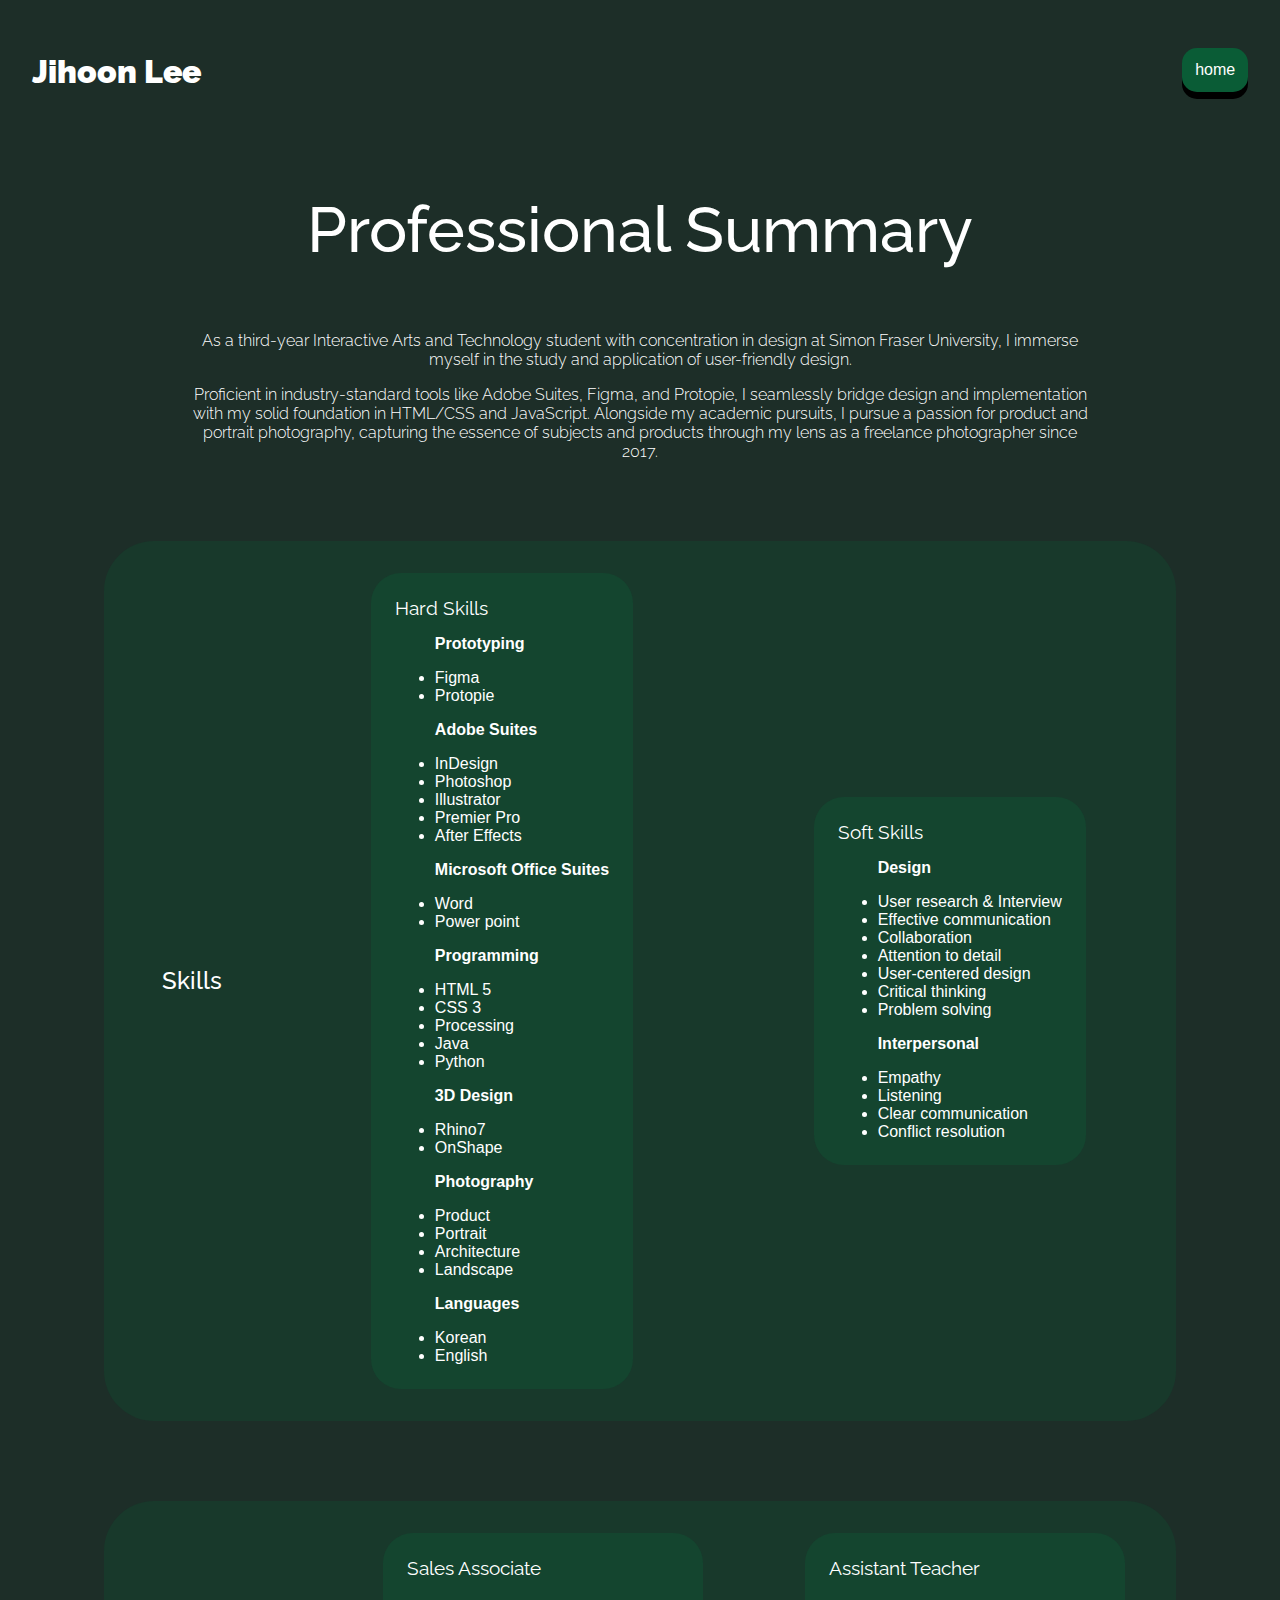
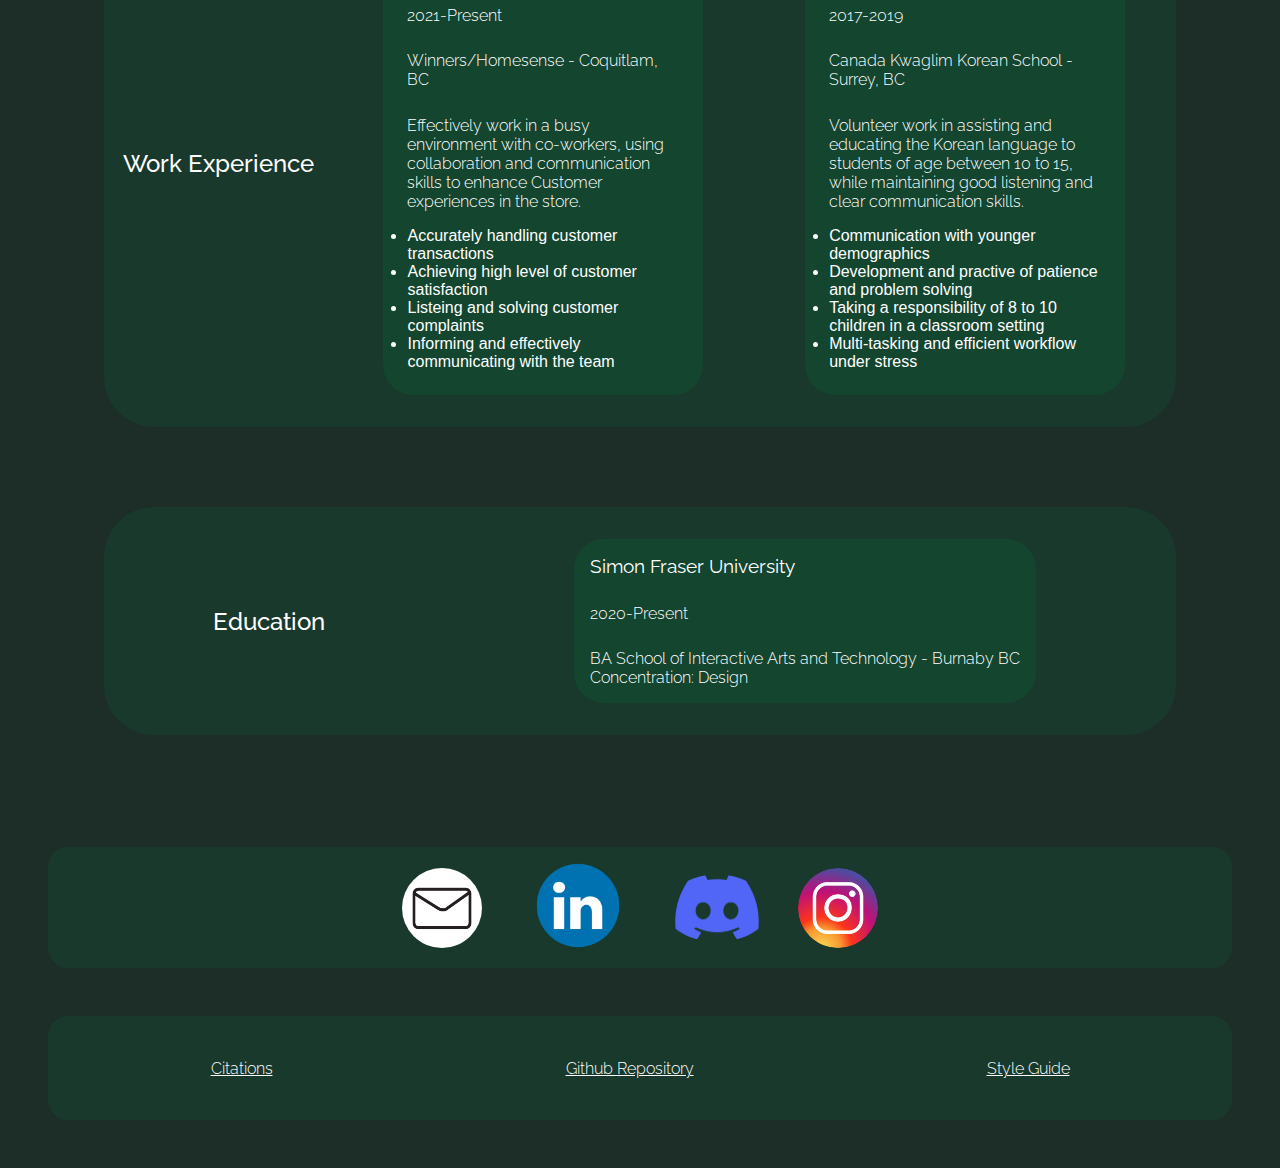
==== commit 1fdf076c: "Updated home for scaling properly, added footer and citation page" ====
--- a/about-me.html
+++ b/about-me.html
@@ -190,5 +190,19 @@
                 </a>
             </div>
         </section>
+
+        <footer class="footer">
+            <div class="footer-all">
+                <div class="footer-item">
+                    <h5><a href="citations.html">Citations</a></h5>
+                </div>
+                <div class="footer-item">
+                    <h5><a href="https://github.com/jhoonl/P03_Jihoon_Lee" target="_blank">Github Repository</a></h5>
+                </div>
+                <div class="footer-item">
+                    <h5><a href="style-guide.html">Style Guide</a></h5>
+                </div>
+            </div>
+        </footer>
 </body>
 </html>--- a/css/main.css
+++ b/css/main.css
@@ -558,7 +558,7 @@
 .project-body-introduction-watch-two{
     display: flex;
     flex-wrap: wrap;
-    justify-content: space-between;
+    justify-content: space-evenly;
 }
 .project-body-introduction-watch-two img{
     width: 450px;
@@ -578,36 +578,107 @@
     margin:5em 0em 0em 0em;
 }
 
-
-
-/* Add this CSS to your existing styles */
-
-/* Style for the jumping animation */
-@keyframes jumpAnimation {
-    0% {
-      transform: translateY(0);
-    }
-    50% {
-      transform: translateY(-10px);
-    }
-    100% {
-      transform: translateY(0);
-    }
-  }
-  
-  /* Apply the jump animation to each character in the titles */
-  .leading h1 span,
-  .leading h2 span {
-    display: inline-block;
-    cursor: pointer; /* Set the cursor to hand when hovering */
-  }
-  
-  /* Add animation iteration count and fill mode */
-  .leading h1 span,
-  .leading h2 span {
-    animation: jumpAnimation 2s infinite;
-  }
-  
+.perfect-match-video iframe{
+    width: 1000px;
+    height: 562px;
+}
+
+.images{
+    display: flex;
+    flex-wrap: wrap;
+    justify-content: space-between;
+    gap: 1em;
+}
+
+.images img{
+    width:670px;
+}
+
+.project-body-introduction-initial-one{
+    margin: 5em 0em;
+}
+
+.project-body-introduction-initial-three{
+    margin: 3em 0em;
+}
+
+.project-body-introduction-feedback-one{
+    margin: 5em 0em;
+}
+
+.project-body-introduction-feedback-three{
+    margin: 3em 0em;
+}
+
+.project-body-introduction-media-one{
+    margin: 5em 0em 0em 0em;
+}
+
+.project-DLDK-img img{
+    max-width:300px;
+}
+
+.interests{
+    display: flex;
+    flex-wrap: wrap;
+    justify-content:space-around;
+    align-self: center;
+    margin: 0em 3em 5em;
+    border-radius: 30px;
+    background: #18392b;
+    padding:3em;
+}
+
+.interests h2{
+    margin: 0;
+    align-self: center;
+}
+
+.interests-note{
+    max-width: 30em;
+    align-self: center;
+}
+
+.contact-info{
+    color: white;
+    display: flex;
+    flex-wrap: wrap;
+    justify-content:space-around;
+    margin: 0em 3em 5em;
+    border-radius: 30px;
+    background: #18392b;
+    padding:3em;
+}
+.contact-info-note{
+    align-self: center;
+}
+
+.citation-list{
+    color: white;
+    margin: 5em;
+}
+
+.footer-all{
+    background: #18392b;
+    margin: 3em;
+    padding: 1em;
+    border-radius: 20px;
+
+    display: flex;
+    flex-wrap: wrap;
+    justify-content: space-around;
+    
+}
+
+.footer-item{
+    color: white;
+    text-decoration:underline;
+    align-self: center;
+}
+
+.footer-item:hover{
+    text-decoration: none;
+} 
   
 @media (max-width:1920px){
 
@@ -628,7 +699,18 @@
     }
 }
 
-@media (max-width:1535px){
+@media (max-width:1820px){
+.leading h1{
+    font-size: 10em;
+}
+
+.leading h2{
+    font-size: 5em;
+
+}
+}
+
+@media (max-width:1555px){
     .project-content{
         margin-left: 3em;
     }
@@ -637,23 +719,19 @@
         margin-top: 1.5em;
     }
 
-
-}
-
-@media (max-width:1455px){
     .leading h1{
-        font-size: 9em;
-        color: white;
-        margin: 0.5em 0.3em 0em 0.3em;
+        font-size: 8em;
     }
     
     .leading h2{
-        font-size: 4.5em;
-        color: white;
-        margin: 0.5em;
-    
-    }
-    
+        font-size: 4em;
+    
+    }
+
+
+}
+
+@media (max-width:1480px){
     .leading h3{
         font-size: 3em;
         color: white;
@@ -692,6 +770,26 @@
 
     }
 
+    .interests h2{
+        font-size: 2em;
+    }
+
+    .interests-note h4{
+        font-size: 1em;
+    }
+
+    .interests-note p{
+        font-size: 0.8em;
+    }
+
+    .contact-info h2{
+        font-size: 2em;
+    }
+
+    .contact-info-note p{
+        font-size: 0.8em;
+    }    
+
     .button-to-project .button-nav{
         padding: 1em 2em 1em 10em;
         width: 12em;
@@ -708,13 +806,8 @@
     }
 }
 
-@media (max-width: 1355px){
-    .project-img iframe{
-        margin-top: 0.8em;
-    }
-}
-
-@media (max-width:1235px){
+
+@media (max-width:1250px){
     #second.project-img{
         display:none;
     }
@@ -737,6 +830,15 @@
         max-width:300px;
         height: auto;
         margin-right:7em;
+    }
+
+    .leading h1{
+        font-size: 7em;
+    }
+    
+    .leading h2{
+        font-size: 3.5em;
+    
     }
 }
 
@@ -782,27 +884,39 @@
         flex-wrap: wrap;
       }
       
-      .skill-list-detail {
+    .skill-list-detail {
         flex-basis: 50%;
         box-sizing: border-box;
-        margin-top: 20px; /* Add some spacing between items */
+        margin-top: 20px; 
       }
       
-      h5 {
+    .work-experience h5 {
         margin-top: 0;
       }
       
-      ul {
+    ul {
         list-style-type: none;
         padding: 0;
       }
 
-      div.skill-list-detail li{
+    div.skill-list-detail li{
         margin-left:0;
       }
-}
-
-@media (max-width:995px){
+    
+}
+
+@media (max-width:1080px){
+    .leading h1{
+        font-size: 6em;
+    }
+    
+    .leading h2{
+        font-size: 3em;
+    
+    }
+}
+
+@media (max-width:985px){
     .leading h1{
         font-size: 5em;
         color: white;
@@ -866,13 +980,33 @@
         height: auto;
         margin-right:3em;
     }
-}
-
-@media (max-width:833px){
+
+    .interests h2{
+        font-size: 1.5em;
+    }
+
+    .interests-note h4{
+        font-size: 0.8em;
+    }
+
+    .interests-note p{
+        font-size: 0.7em;
+    }
+
+    .contact-info h2{
+        font-size: 1.5em;
+    }
+
+    .contact-info-note p{
+        font-size: 0.7em;
+    }    
+}
+
+@media (max-width:840px){
     .project-img iframe{
         margin-top: 2em;
-        width: 280px;
-        height: 158px;
+        width: 400px;
+        height: 225px;
     }
 
     .leading h1{
@@ -945,7 +1079,7 @@
     }
 }
 
-@media (max-width:660px){
+@media (max-width:675px){
     .leading-photo img{
         margin: 3em 4em;
         width: 400px;
@@ -953,7 +1087,7 @@
     }
 }
 
-@media (max-width:585px){
+@media (max-width:630px){
     .introduction-para-short{
         display: none;
     }
@@ -972,9 +1106,18 @@
         margin: 2em;
         padding:0em;
     }
-}
-
-@media (max-width:527px){
+
+    .leading h1{
+        font-size: 3.5em;
+    }
+    
+    .leading h2{
+        font-size: 1.8em;
+    
+    }
+}
+
+@media (max-width:595px){
     .leading-photo img{
         margin: 1em 2em;
         width: 400px;
@@ -988,96 +1131,30 @@
 
     .button-to-about .button-nav{
         margin: 1em 3em;
-        padding: 2em 3em 2em 11em;
-        width: 13em;
-    }
-}
-
-@media (max-width:490px){
-
-    nav.website-header h1{
-        font-size: 2em;
-    }
-
-    nav.website-header h2{
-        font-size: 1.5em;
-    }
-
-    h1{
-        font-size: 2em;
-    }
-
-    h2{
-        font-size: 1.5em;
-    }
-
-    h3{
+        padding: 2em 3em 2em 10em;
+        width: 12em;
+    }
+
+    .leading h1{
+        font-size: 3.2em;
+    }
+    
+    .leading h2{
+        font-size: 1.6em;
+    
+    }
+
+    .leading h3{
         font-size: 1.2em;
     }
 
-    h4{
-        font-size: 1em;
-    }
-
-    h5{
+    .leading p{
         font-size: 0.8em;
     }
-
-    p{
-        font-size: 0.8em;
-    }
-
-    ul{
-        font-size: 0.8em;
-    }
-
-    li{
-        font-size: 0.8em;
-    }
-}
-
-@media (max-width:415px) {
-
-    nav.website-header h1{
-        font-size: 1.7em;
-    }
-
-    nav.website-header h2{
-        font-size: 1.3em;
-    }
-
-    h1{
-        font-size: 1.7em;
-    }
-
-    h2{
-        font-size: 1.3em;
-    }
-
-    h3{
-        font-size: 1em;
-    }
-
-    h4{
-        font-size: 0.8em;
-    }
-
-    h5{
-        font-size: 0.7em;
-    }
-
-    p{
-        font-weight: 300;
-        font-size: 0.7em;
-    }
-
-    ul{
-        font-size: 0.7em;
-    }
-
-    li{
-        font-size: 0.7em;
-    }
+}
+
+
+@media (max-width:515px) {
 
     .skills-list{
         margin: 0em 0em 1em;
@@ -1225,4 +1302,32 @@
         justify-content: center;
         margin:1em;
     }
-}
+
+    .interests h2{
+        font-size: 1em;
+    }
+
+    .interests-note h4{
+        font-size: 0.6em;
+    }
+
+    .interests-note p{
+        font-size: 0.6em;
+    }
+
+    .interests{
+        margin: 1em;
+        padding: 2em;
+    }
+
+    .contact-info{
+        margin: 1em;
+        padding: 2em;
+    }
+
+    .footer-all{
+        margin: 1em;
+        padding: 0.5em;
+        font-size: 0.8em;
+    }
+}
